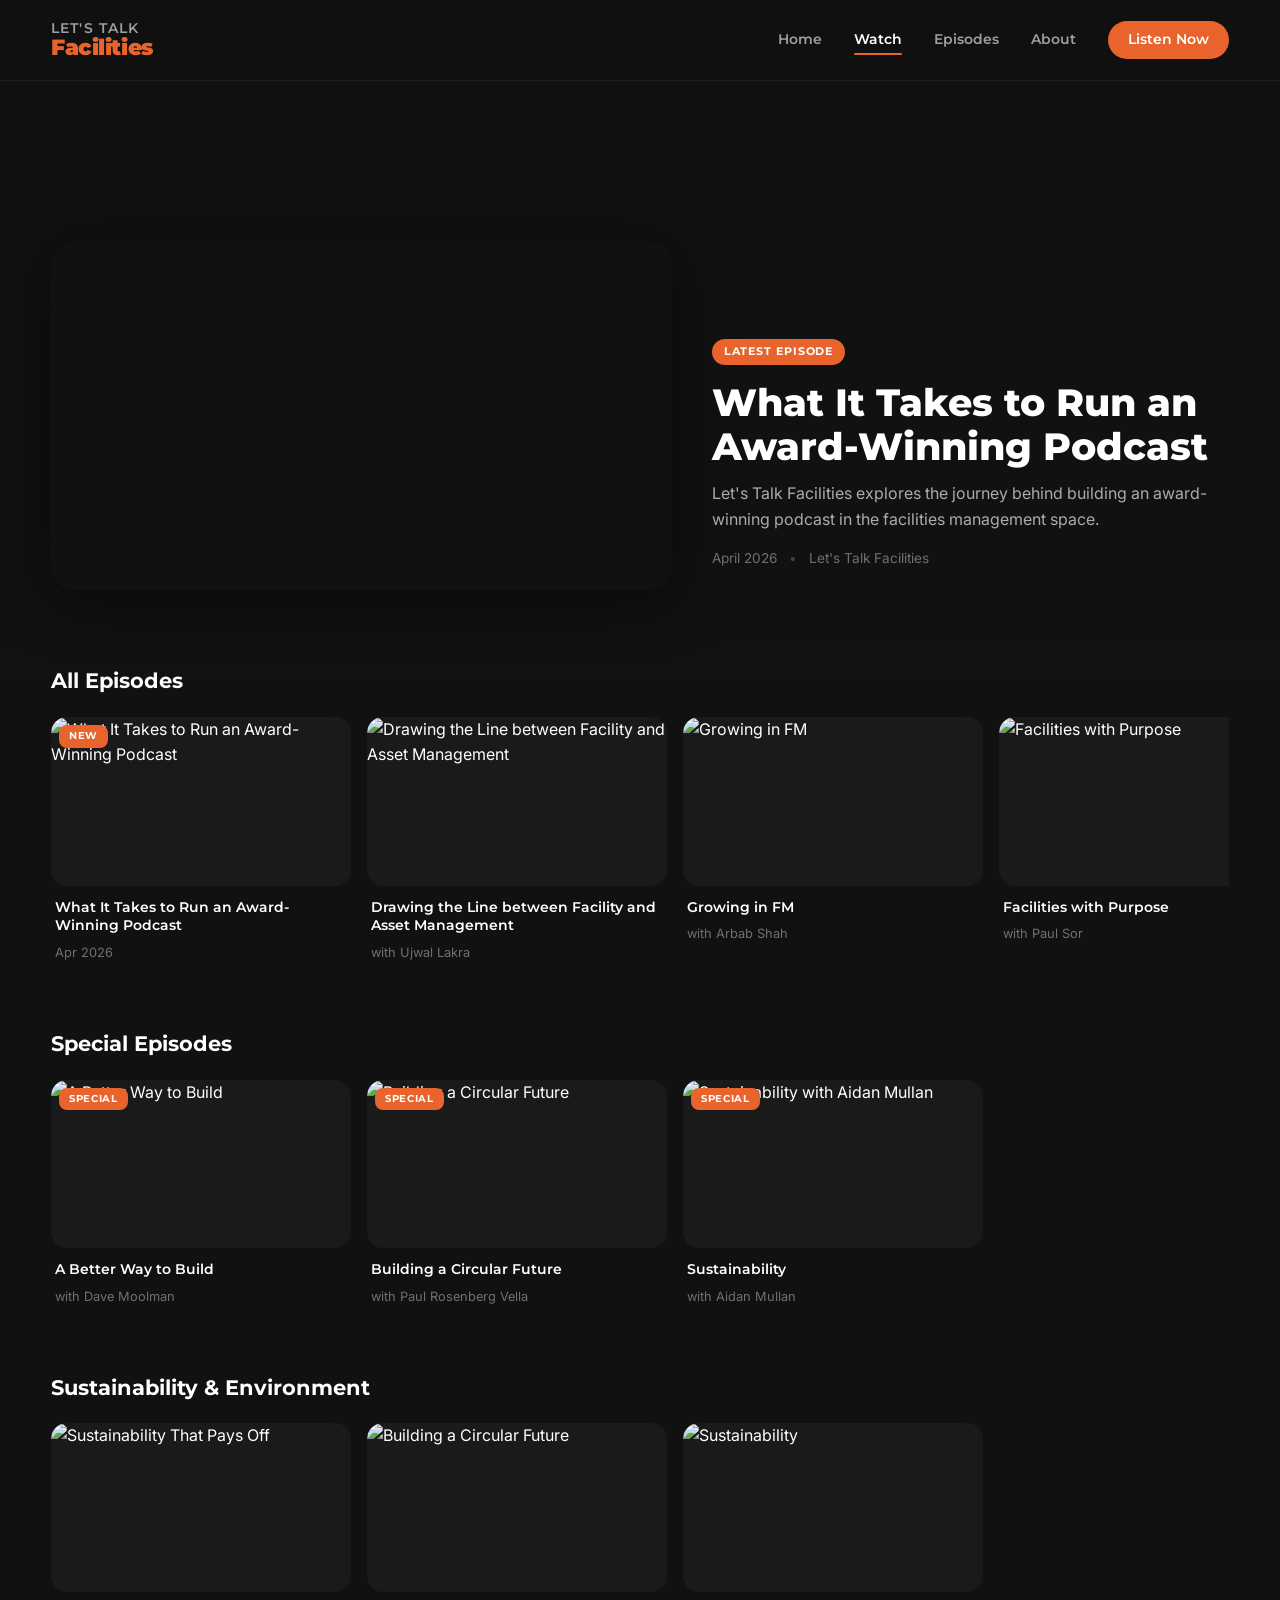
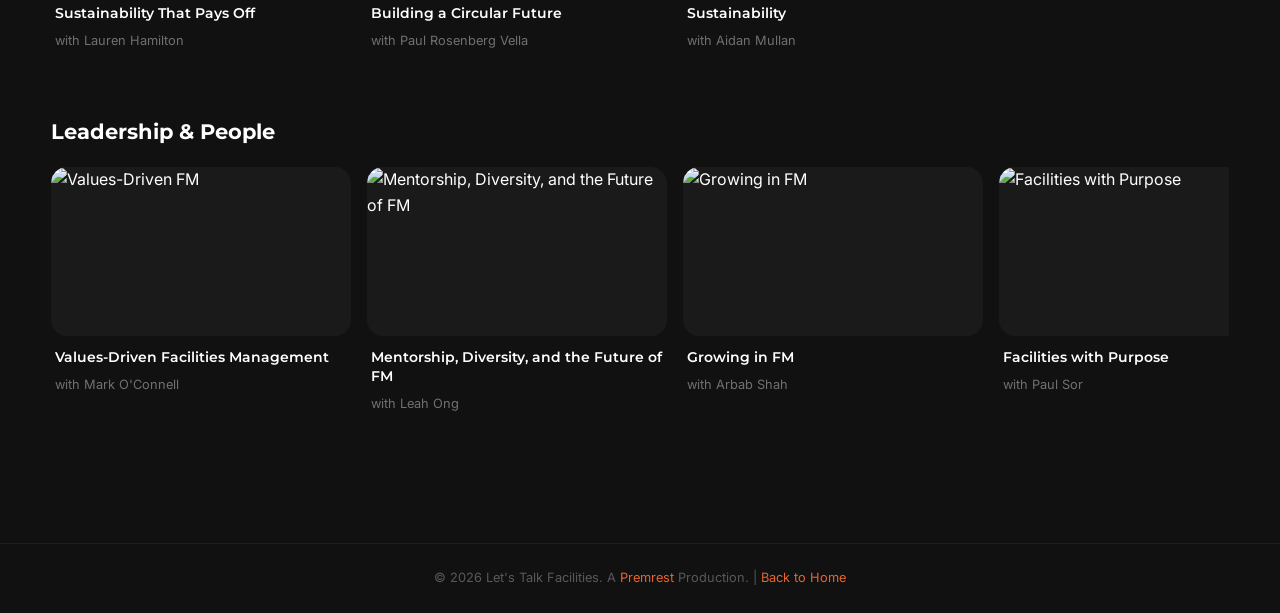
==== watch.html @ f5476ab3 "Build Let's Talk Facilities podcast website Create a standalone video-focused podcast site for Let's" ====
<!DOCTYPE html>
<html lang="en">
<head>
    <meta charset="UTF-8">
    <meta name="viewport" content="width=device-width, initial-scale=1.0">
    <title>Watch | Let's Talk Facilities</title>
    <meta name="description" content="Browse and watch all episodes of Let's Talk Facilities - Australia's #1 FM podcast.">
    <link rel="preconnect" href="https://fonts.googleapis.com">
    <link rel="preconnect" href="https://fonts.gstatic.com" crossorigin>
    <link href="https://fonts.googleapis.com/css2?family=Inter:wght@300;400;500;600;700;800;900&family=Montserrat:wght@400;500;600;700;800;900&display=swap" rel="stylesheet">
    <link rel="stylesheet" href="styles.css">
</head>
<body class="watch-page">

    <!-- Navigation -->
    <nav class="nav nav-dark" id="nav">
        <div class="nav-inner">
            <a href="index.html" class="nav-logo">
                <span class="logo-lets">Let's Talk</span>
                <span class="logo-facilities">Facilities</span>
            </a>
            <div class="nav-links" id="navLinks">
                <a href="index.html" class="nav-link">Home</a>
                <a href="watch.html" class="nav-link active">Watch</a>
                <a href="index.html#episodes" class="nav-link">Episodes</a>
                <a href="index.html#about" class="nav-link">About</a>
                <a href="index.html#listen" class="nav-link cta-link">Listen Now</a>
            </div>
            <button class="nav-toggle" id="navToggle" aria-label="Toggle menu">
                <span></span>
                <span></span>
                <span></span>
            </button>
        </div>
    </nav>

    <!-- Featured / Now Playing -->
    <section class="watch-hero">
        <div class="watch-hero-bg" id="watchHeroBg">
            <img src="https://img.youtube.com/vi/A6l3XkNsIsY/maxresdefault.jpg" alt="" aria-hidden="true">
            <div class="watch-hero-overlay"></div>
        </div>
        <div class="watch-hero-content">
            <div class="watch-hero-player" id="watchPlayer">
                <iframe
                    id="mainPlayer"
                    src="https://www.youtube.com/embed/A6l3XkNsIsY?enablejsapi=1&rel=0&modestbranding=1&autoplay=0"
                    title="Now Playing"
                    frameborder="0"
                    allow="accelerometer; autoplay; clipboard-write; encrypted-media; gyroscope; picture-in-picture"
                    allowfullscreen>
                </iframe>
            </div>
            <div class="watch-hero-info">
                <span class="watch-badge">Latest Episode</span>
                <h1 id="watchTitle">What It Takes to Run an Award-Winning Podcast</h1>
                <p id="watchDesc">Let's Talk Facilities explores the journey behind building an award-winning podcast in the facilities management space.</p>
                <div class="watch-meta">
                    <span class="watch-date">April 2026</span>
                    <span class="watch-divider">&bull;</span>
                    <span class="watch-series">Let's Talk Facilities</span>
                </div>
            </div>
        </div>
    </section>

    <!-- Episode Rows (Netflix style) -->
    <section class="watch-library">

        <!-- All Episodes Row -->
        <div class="watch-row">
            <div class="watch-row-header">
                <h2>All Episodes</h2>
            </div>
            <div class="watch-row-scroll">
                <div class="watch-card" data-video-id="A6l3XkNsIsY" data-title="What It Takes to Run an Award-Winning Podcast" data-desc="Exploring what goes into creating and sustaining an award-winning podcast in the FM industry." data-date="April 2026">
                    <div class="watch-card-thumb">
                        <img src="https://img.youtube.com/vi/A6l3XkNsIsY/mqdefault.jpg" alt="What It Takes to Run an Award-Winning Podcast" loading="lazy">
                        <div class="watch-card-play">
                            <svg width="40" height="40" viewBox="0 0 24 24" fill="currentColor"><path d="M8 5v14l11-7z"/></svg>
                        </div>
                        <span class="watch-card-badge">New</span>
                    </div>
                    <div class="watch-card-info">
                        <h3>What It Takes to Run an Award-Winning Podcast</h3>
                        <span class="watch-card-date">Apr 2026</span>
                    </div>
                </div>
                <div class="watch-card" data-video-id="fpfJYE5dxzc" data-title="Drawing the Line between Facility and Asset Management" data-desc="Ujwal Lakra discusses the critical distinctions between facility management and asset management." data-date="December 2025">
                    <div class="watch-card-thumb">
                        <img src="https://img.youtube.com/vi/fpfJYE5dxzc/mqdefault.jpg" alt="Drawing the Line between Facility and Asset Management" loading="lazy">
                        <div class="watch-card-play">
                            <svg width="40" height="40" viewBox="0 0 24 24" fill="currentColor"><path d="M8 5v14l11-7z"/></svg>
                        </div>
                    </div>
                    <div class="watch-card-info">
                        <h3>Drawing the Line between Facility and Asset Management</h3>
                        <span class="watch-card-meta">with Ujwal Lakra</span>
                    </div>
                </div>
                <div class="watch-card" data-video-id="YlERV0PrMZ0" data-title="Growing in FM" data-desc="Arbab Shah shares insights on career growth in the facilities management industry." data-date="December 2025">
                    <div class="watch-card-thumb">
                        <img src="https://img.youtube.com/vi/YlERV0PrMZ0/mqdefault.jpg" alt="Growing in FM" loading="lazy">
                        <div class="watch-card-play">
                            <svg width="40" height="40" viewBox="0 0 24 24" fill="currentColor"><path d="M8 5v14l11-7z"/></svg>
                        </div>
                    </div>
                    <div class="watch-card-info">
                        <h3>Growing in FM</h3>
                        <span class="watch-card-meta">with Arbab Shah</span>
                    </div>
                </div>
                <div class="watch-card" data-video-id="WSZQSTNCk4Q" data-title="Facilities with Purpose" data-desc="Paul Sor discusses purpose-driven facility management and its impact on communities." data-date="November 2025">
                    <div class="watch-card-thumb">
                        <img src="https://img.youtube.com/vi/WSZQSTNCk4Q/mqdefault.jpg" alt="Facilities with Purpose" loading="lazy">
                        <div class="watch-card-play">
                            <svg width="40" height="40" viewBox="0 0 24 24" fill="currentColor"><path d="M8 5v14l11-7z"/></svg>
                        </div>
                    </div>
                    <div class="watch-card-info">
                        <h3>Facilities with Purpose</h3>
                        <span class="watch-card-meta">with Paul Sor</span>
                    </div>
                </div>
                <div class="watch-card" data-video-id="V7JBFtjz7Ao" data-title="Sustainability That Pays Off" data-desc="Lauren Hamilton explains how sustainability initiatives can deliver real financial returns." data-date="October 2025">
                    <div class="watch-card-thumb">
                        <img src="https://img.youtube.com/vi/V7JBFtjz7Ao/mqdefault.jpg" alt="Sustainability That Pays Off" loading="lazy">
                        <div class="watch-card-play">
                            <svg width="40" height="40" viewBox="0 0 24 24" fill="currentColor"><path d="M8 5v14l11-7z"/></svg>
                        </div>
                    </div>
                    <div class="watch-card-info">
                        <h3>Sustainability That Pays Off</h3>
                        <span class="watch-card-meta">with Lauren Hamilton</span>
                    </div>
                </div>
                <div class="watch-card" data-video-id="N1QQ2NglWys" data-title="Designing Workplace Strategy" data-desc="Dr Agustin Chevez shares his approach to workplace strategy and design thinking in FM." data-date="October 2025">
                    <div class="watch-card-thumb">
                        <img src="https://img.youtube.com/vi/N1QQ2NglWys/mqdefault.jpg" alt="Designing Workplace Strategy" loading="lazy">
                        <div class="watch-card-play">
                            <svg width="40" height="40" viewBox="0 0 24 24" fill="currentColor"><path d="M8 5v14l11-7z"/></svg>
                        </div>
                    </div>
                    <div class="watch-card-info">
                        <h3>Designing Workplace Strategy</h3>
                        <span class="watch-card-meta">with Dr Agustin Chevez</span>
                    </div>
                </div>
                <div class="watch-card" data-video-id="NbVuBMmE1Wo" data-title="Why Emergency Management Matters for Facility Managers" data-desc="Gaurav Bhalla breaks down why emergency preparedness is crucial for every facility manager." data-date="September 2025">
                    <div class="watch-card-thumb">
                        <img src="https://img.youtube.com/vi/NbVuBMmE1Wo/mqdefault.jpg" alt="Why Emergency Management Matters" loading="lazy">
                        <div class="watch-card-play">
                            <svg width="40" height="40" viewBox="0 0 24 24" fill="currentColor"><path d="M8 5v14l11-7z"/></svg>
                        </div>
                    </div>
                    <div class="watch-card-info">
                        <h3>Why Emergency Management Matters for FM</h3>
                        <span class="watch-card-meta">with Gaurav Bhalla</span>
                    </div>
                </div>
                <div class="watch-card" data-video-id="qMGd9rqCoIM" data-title="Values-Driven Facilities Management" data-desc="Mark O'Connell shares how values shape the way we manage facilities and lead teams." data-date="September 2025">
                    <div class="watch-card-thumb">
                        <img src="https://img.youtube.com/vi/qMGd9rqCoIM/mqdefault.jpg" alt="Values-Driven FM" loading="lazy">
                        <div class="watch-card-play">
                            <svg width="40" height="40" viewBox="0 0 24 24" fill="currentColor"><path d="M8 5v14l11-7z"/></svg>
                        </div>
                    </div>
                    <div class="watch-card-info">
                        <h3>Values-Driven Facilities Management</h3>
                        <span class="watch-card-meta">with Mark O'Connell</span>
                    </div>
                </div>
                <div class="watch-card" data-video-id="QXelsqxoLrw" data-title="Mentorship, Diversity, and the Future of FM" data-desc="Leah Ong discusses the importance of mentorship and diversity in facilities management." data-date="August 2025">
                    <div class="watch-card-thumb">
                        <img src="https://img.youtube.com/vi/QXelsqxoLrw/mqdefault.jpg" alt="Mentorship, Diversity, and the Future of FM" loading="lazy">
                        <div class="watch-card-play">
                            <svg width="40" height="40" viewBox="0 0 24 24" fill="currentColor"><path d="M8 5v14l11-7z"/></svg>
                        </div>
                    </div>
                    <div class="watch-card-info">
                        <h3>Mentorship, Diversity, and the Future of FM</h3>
                        <span class="watch-card-meta">with Leah Ong</span>
                    </div>
                </div>
                <div class="watch-card" data-video-id="J_TI1f3caz8" data-title="Facility Management is Changing" data-desc="Duncan Waddell explores the evolving landscape of facility management in Australia." data-date="August 2025">
                    <div class="watch-card-thumb">
                        <img src="https://img.youtube.com/vi/J_TI1f3caz8/mqdefault.jpg" alt="Facility Management is Changing" loading="lazy">
                        <div class="watch-card-play">
                            <svg width="40" height="40" viewBox="0 0 24 24" fill="currentColor"><path d="M8 5v14l11-7z"/></svg>
                        </div>
                    </div>
                    <div class="watch-card-info">
                        <h3>Facility Management is Changing</h3>
                        <span class="watch-card-meta">with Duncan Waddell</span>
                    </div>
                </div>
            </div>
        </div>

        <!-- Special Episodes Row -->
        <div class="watch-row">
            <div class="watch-row-header">
                <h2>Special Episodes</h2>
            </div>
            <div class="watch-row-scroll">
                <div class="watch-card" data-video-id="L36MOxBUJRk" data-title="A Better Way to Build" data-desc="Dave Moolman shares innovative approaches to construction and building management." data-date="November 2025">
                    <div class="watch-card-thumb">
                        <img src="https://img.youtube.com/vi/L36MOxBUJRk/mqdefault.jpg" alt="A Better Way to Build" loading="lazy">
                        <div class="watch-card-play">
                            <svg width="40" height="40" viewBox="0 0 24 24" fill="currentColor"><path d="M8 5v14l11-7z"/></svg>
                        </div>
                        <span class="watch-card-badge">Special</span>
                    </div>
                    <div class="watch-card-info">
                        <h3>A Better Way to Build</h3>
                        <span class="watch-card-meta">with Dave Moolman</span>
                    </div>
                </div>
                <div class="watch-card" data-video-id="-2XgtIDePPQ" data-title="Building a Circular Future" data-desc="Paul Rosenberg Vella discusses circular economy principles in facilities management." data-date="September 2025">
                    <div class="watch-card-thumb">
                        <img src="https://img.youtube.com/vi/-2XgtIDePPQ/mqdefault.jpg" alt="Building a Circular Future" loading="lazy">
                        <div class="watch-card-play">
                            <svg width="40" height="40" viewBox="0 0 24 24" fill="currentColor"><path d="M8 5v14l11-7z"/></svg>
                        </div>
                        <span class="watch-card-badge">Special</span>
                    </div>
                    <div class="watch-card-info">
                        <h3>Building a Circular Future</h3>
                        <span class="watch-card-meta">with Paul Rosenberg Vella</span>
                    </div>
                </div>
                <div class="watch-card" data-video-id="yEInKKIdWds" data-title="Sustainability with Aidan Mullan" data-desc="Aidan Mullan dives deep into practical sustainability strategies for facility managers." data-date="August 2025">
                    <div class="watch-card-thumb">
                        <img src="https://img.youtube.com/vi/yEInKKIdWds/mqdefault.jpg" alt="Sustainability with Aidan Mullan" loading="lazy">
                        <div class="watch-card-play">
                            <svg width="40" height="40" viewBox="0 0 24 24" fill="currentColor"><path d="M8 5v14l11-7z"/></svg>
                        </div>
                        <span class="watch-card-badge">Special</span>
                    </div>
                    <div class="watch-card-info">
                        <h3>Sustainability</h3>
                        <span class="watch-card-meta">with Aidan Mullan</span>
                    </div>
                </div>
            </div>
        </div>

        <!-- Topics Row: Sustainability -->
        <div class="watch-row">
            <div class="watch-row-header">
                <h2>Sustainability &amp; Environment</h2>
            </div>
            <div class="watch-row-scroll">
                <div class="watch-card" data-video-id="V7JBFtjz7Ao" data-title="Sustainability That Pays Off" data-desc="Lauren Hamilton explains how sustainability initiatives can deliver real financial returns." data-date="October 2025">
                    <div class="watch-card-thumb">
                        <img src="https://img.youtube.com/vi/V7JBFtjz7Ao/mqdefault.jpg" alt="Sustainability That Pays Off" loading="lazy">
                        <div class="watch-card-play">
                            <svg width="40" height="40" viewBox="0 0 24 24" fill="currentColor"><path d="M8 5v14l11-7z"/></svg>
                        </div>
                    </div>
                    <div class="watch-card-info">
                        <h3>Sustainability That Pays Off</h3>
                        <span class="watch-card-meta">with Lauren Hamilton</span>
                    </div>
                </div>
                <div class="watch-card" data-video-id="-2XgtIDePPQ" data-title="Building a Circular Future" data-desc="Paul Rosenberg Vella discusses circular economy principles in facilities management." data-date="September 2025">
                    <div class="watch-card-thumb">
                        <img src="https://img.youtube.com/vi/-2XgtIDePPQ/mqdefault.jpg" alt="Building a Circular Future" loading="lazy">
                        <div class="watch-card-play">
                            <svg width="40" height="40" viewBox="0 0 24 24" fill="currentColor"><path d="M8 5v14l11-7z"/></svg>
                        </div>
                    </div>
                    <div class="watch-card-info">
                        <h3>Building a Circular Future</h3>
                        <span class="watch-card-meta">with Paul Rosenberg Vella</span>
                    </div>
                </div>
                <div class="watch-card" data-video-id="yEInKKIdWds" data-title="Sustainability with Aidan Mullan" data-desc="Aidan Mullan dives deep into practical sustainability strategies for facility managers." data-date="August 2025">
                    <div class="watch-card-thumb">
                        <img src="https://img.youtube.com/vi/yEInKKIdWds/mqdefault.jpg" alt="Sustainability" loading="lazy">
                        <div class="watch-card-play">
                            <svg width="40" height="40" viewBox="0 0 24 24" fill="currentColor"><path d="M8 5v14l11-7z"/></svg>
                        </div>
                    </div>
                    <div class="watch-card-info">
                        <h3>Sustainability</h3>
                        <span class="watch-card-meta">with Aidan Mullan</span>
                    </div>
                </div>
            </div>
        </div>

        <!-- Leadership & People Row -->
        <div class="watch-row">
            <div class="watch-row-header">
                <h2>Leadership &amp; People</h2>
            </div>
            <div class="watch-row-scroll">
                <div class="watch-card" data-video-id="qMGd9rqCoIM" data-title="Values-Driven Facilities Management" data-desc="Mark O'Connell shares how values shape the way we manage facilities." data-date="September 2025">
                    <div class="watch-card-thumb">
                        <img src="https://img.youtube.com/vi/qMGd9rqCoIM/mqdefault.jpg" alt="Values-Driven FM" loading="lazy">
                        <div class="watch-card-play">
                            <svg width="40" height="40" viewBox="0 0 24 24" fill="currentColor"><path d="M8 5v14l11-7z"/></svg>
                        </div>
                    </div>
                    <div class="watch-card-info">
                        <h3>Values-Driven Facilities Management</h3>
                        <span class="watch-card-meta">with Mark O'Connell</span>
                    </div>
                </div>
                <div class="watch-card" data-video-id="QXelsqxoLrw" data-title="Mentorship, Diversity, and the Future of FM" data-desc="Leah Ong discusses the importance of mentorship and diversity." data-date="August 2025">
                    <div class="watch-card-thumb">
                        <img src="https://img.youtube.com/vi/QXelsqxoLrw/mqdefault.jpg" alt="Mentorship, Diversity, and the Future of FM" loading="lazy">
                        <div class="watch-card-play">
                            <svg width="40" height="40" viewBox="0 0 24 24" fill="currentColor"><path d="M8 5v14l11-7z"/></svg>
                        </div>
                    </div>
                    <div class="watch-card-info">
                        <h3>Mentorship, Diversity, and the Future of FM</h3>
                        <span class="watch-card-meta">with Leah Ong</span>
                    </div>
                </div>
                <div class="watch-card" data-video-id="YlERV0PrMZ0" data-title="Growing in FM" data-desc="Arbab Shah shares insights on career growth in facilities management." data-date="December 2025">
                    <div class="watch-card-thumb">
                        <img src="https://img.youtube.com/vi/YlERV0PrMZ0/mqdefault.jpg" alt="Growing in FM" loading="lazy">
                        <div class="watch-card-play">
                            <svg width="40" height="40" viewBox="0 0 24 24" fill="currentColor"><path d="M8 5v14l11-7z"/></svg>
                        </div>
                    </div>
                    <div class="watch-card-info">
                        <h3>Growing in FM</h3>
                        <span class="watch-card-meta">with Arbab Shah</span>
                    </div>
                </div>
                <div class="watch-card" data-video-id="WSZQSTNCk4Q" data-title="Facilities with Purpose" data-desc="Paul Sor discusses purpose-driven facility management." data-date="November 2025">
                    <div class="watch-card-thumb">
                        <img src="https://img.youtube.com/vi/WSZQSTNCk4Q/mqdefault.jpg" alt="Facilities with Purpose" loading="lazy">
                        <div class="watch-card-play">
                            <svg width="40" height="40" viewBox="0 0 24 24" fill="currentColor"><path d="M8 5v14l11-7z"/></svg>
                        </div>
                    </div>
                    <div class="watch-card-info">
                        <h3>Facilities with Purpose</h3>
                        <span class="watch-card-meta">with Paul Sor</span>
                    </div>
                </div>
            </div>
        </div>

    </section>

    <!-- Footer -->
    <footer class="footer watch-footer">
        <div class="footer-inner">
            <div class="footer-bottom">
                <p>&copy; 2026 Let's Talk Facilities. A <a href="https://www.premrest.com.au" target="_blank" rel="noopener">Premrest</a> Production. | <a href="index.html">Back to Home</a></p>
            </div>
        </div>
    </footer>

    <script src="app.js"></script>
</body>
</html>
---- styles.css ----
/* ============================================
   LET'S TALK FACILITIES
   Brand: Premrest (charcoal + orange)
   Inspiration: laurahiggins.com, boldside.com.au
   ============================================ */

/* --- Custom Properties --- */
:root {
    --color-charcoal: #2d2926;
    --color-charcoal-light: #3d3632;
    --color-orange: #e8642c;
    --color-orange-hover: #d45520;
    --color-orange-light: #fdf0eb;
    --color-orange-glow: rgba(232, 100, 44, 0.15);
    --color-cream: #faf8f5;
    --color-cream-dark: #f2efe9;
    --color-white: #ffffff;
    --color-text: #2d2926;
    --color-text-muted: #6b6561;
    --color-text-light: #9b9691;
    --color-border: #e8e4df;
    --color-dark-bg: #111111;
    --color-dark-card: #1a1a1a;
    --color-dark-card-hover: #222222;

    --font-display: 'Montserrat', sans-serif;
    --font-body: 'Inter', sans-serif;

    --radius-sm: 8px;
    --radius-md: 16px;
    --radius-lg: 24px;
    --radius-xl: 32px;
    --radius-full: 9999px;

    --shadow-sm: 0 1px 3px rgba(0,0,0,0.06);
    --shadow-md: 0 4px 20px rgba(0,0,0,0.08);
    --shadow-lg: 0 8px 40px rgba(0,0,0,0.12);
    --shadow-glow: 0 0 60px rgba(232, 100, 44, 0.2);

    --nav-height: 80px;
    --container-max: 1280px;
    --container-wide: 1440px;
}

/* --- Reset & Base --- */
*, *::before, *::after {
    margin: 0;
    padding: 0;
    box-sizing: border-box;
}

html {
    scroll-behavior: smooth;
    -webkit-font-smoothing: antialiased;
    -moz-osx-font-smoothing: grayscale;
}

body {
    font-family: var(--font-body);
    color: var(--color-text);
    background: var(--color-cream);
    line-height: 1.6;
    overflow-x: hidden;
}

img {
    max-width: 100%;
    height: auto;
    display: block;
}

a {
    color: inherit;
    text-decoration: none;
    transition: color 0.3s ease;
}

/* --- Typography --- */
h1, h2, h3, h4 {
    font-family: var(--font-display);
    font-weight: 800;
    line-height: 1.1;
}

.section-tag {
    font-family: var(--font-display);
    font-size: 0.75rem;
    font-weight: 700;
    text-transform: uppercase;
    letter-spacing: 0.1em;
    color: var(--color-orange);
    margin-bottom: 12px;
}

.section-title {
    font-size: clamp(2rem, 4vw, 3.2rem);
    color: var(--color-charcoal);
    margin-bottom: 16px;
}

.section-desc {
    font-size: 1.1rem;
    color: var(--color-text-muted);
    max-width: 540px;
    margin: 0 auto 40px;
}

.text-accent {
    color: var(--color-orange);
    position: relative;
}

/* Animated underline accent (Boldside-inspired) */
.text-accent::after {
    content: '';
    position: absolute;
    bottom: -2px;
    left: 0;
    width: 100%;
    height: 3px;
    background: var(--color-orange);
    border-radius: 2px;
    transform: scaleX(0);
    transform-origin: right;
    transition: transform 0.5s ease;
}

.animate-on-scroll.is-visible .text-accent::after,
.animate-in.is-visible .text-accent::after {
    transform: scaleX(1);
    transform-origin: left;
}

/* --- Buttons --- */
.btn {
    display: inline-flex;
    align-items: center;
    gap: 8px;
    padding: 14px 32px;
    font-family: var(--font-display);
    font-size: 0.9rem;
    font-weight: 700;
    border-radius: var(--radius-full);
    cursor: pointer;
    transition: all 0.4s ease;
    border: 2px solid transparent;
    text-transform: uppercase;
    letter-spacing: 0.04em;
}

.btn-primary {
    background: var(--color-orange);
    color: var(--color-white);
    border-color: var(--color-orange);
}

.btn-primary:hover {
    background: var(--color-orange-hover);
    border-color: var(--color-orange-hover);
    transform: translateY(-2px);
    box-shadow: var(--shadow-glow);
}

.btn-secondary {
    background: transparent;
    color: var(--color-charcoal);
    border-color: var(--color-charcoal);
}

.btn-secondary:hover {
    background: var(--color-charcoal);
    color: var(--color-white);
    transform: translateY(-2px);
}

.btn-outline {
    display: inline-flex;
    align-items: center;
    gap: 8px;
    padding: 12px 28px;
    font-family: var(--font-display);
    font-size: 0.85rem;
    font-weight: 700;
    border-radius: var(--radius-full);
    border: 2px solid var(--color-orange);
    color: var(--color-orange);
    background: transparent;
    cursor: pointer;
    transition: all 0.3s ease;
    text-transform: uppercase;
    letter-spacing: 0.04em;
}

.btn-outline:hover {
    background: var(--color-orange);
    color: var(--color-white);
}

/* --- Navigation --- */
.nav {
    position: fixed;
    top: 0;
    left: 0;
    right: 0;
    z-index: 1000;
    background: rgba(250, 248, 245, 0.85);
    backdrop-filter: blur(20px);
    -webkit-backdrop-filter: blur(20px);
    border-bottom: 1px solid rgba(232, 228, 223, 0.5);
    transition: all 0.4s ease;
}

.nav.scrolled {
    background: rgba(250, 248, 245, 0.95);
    box-shadow: var(--shadow-sm);
}

.nav-dark {
    background: rgba(17, 17, 17, 0.9);
    border-bottom: 1px solid rgba(255, 255, 255, 0.06);
}

.nav-dark.scrolled {
    background: rgba(17, 17, 17, 0.97);
}

.nav-inner {
    max-width: var(--container-wide);
    margin: 0 auto;
    padding: 0 clamp(20px, 4vw, 60px);
    height: var(--nav-height);
    display: flex;
    align-items: center;
    justify-content: space-between;
}

.nav-logo {
    display: flex;
    flex-direction: column;
    gap: 0;
    line-height: 1;
}

.logo-lets {
    font-family: var(--font-display);
    font-weight: 600;
    font-size: 0.85rem;
    text-transform: uppercase;
    letter-spacing: 0.08em;
    color: var(--color-text-muted);
}

.logo-facilities {
    font-family: var(--font-display);
    font-weight: 900;
    font-size: 1.4rem;
    color: var(--color-orange);
    letter-spacing: -0.02em;
    line-height: 1;
}

.nav-dark .logo-lets {
    color: rgba(255, 255, 255, 0.6);
}

.nav-dark .logo-facilities {
    color: var(--color-orange);
}

.nav-links {
    display: flex;
    align-items: center;
    gap: 32px;
}

.nav-link {
    font-family: var(--font-display);
    font-size: 0.85rem;
    font-weight: 600;
    color: var(--color-text-muted);
    transition: color 0.3s ease;
    position: relative;
}

.nav-link::after {
    content: '';
    position: absolute;
    bottom: -4px;
    left: 0;
    width: 0;
    height: 2px;
    background: var(--color-orange);
    border-radius: 1px;
    transition: width 0.3s ease;
}

.nav-link:hover,
.nav-link.active {
    color: var(--color-charcoal);
}

.nav-link:hover::after,
.nav-link.active::after {
    width: 100%;
}

.nav-dark .nav-link {
    color: rgba(255, 255, 255, 0.6);
}

.nav-dark .nav-link:hover,
.nav-dark .nav-link.active {
    color: var(--color-white);
}

.cta-link {
    background: var(--color-orange);
    color: var(--color-white) !important;
    padding: 8px 20px;
    border-radius: var(--radius-full);
}

.cta-link::after {
    display: none;
}

.cta-link:hover {
    background: var(--color-orange-hover);
}

/* Hamburger */
.nav-toggle {
    display: none;
    flex-direction: column;
    gap: 5px;
    background: none;
    border: none;
    cursor: pointer;
    padding: 8px;
}

.nav-toggle span {
    width: 24px;
    height: 2px;
    background: var(--color-charcoal);
    border-radius: 2px;
    transition: all 0.3s ease;
}

.nav-dark .nav-toggle span {
    background: var(--color-white);
}

.nav-toggle.open span:nth-child(1) {
    transform: rotate(45deg) translate(5px, 5px);
}

.nav-toggle.open span:nth-child(2) {
    opacity: 0;
}

.nav-toggle.open span:nth-child(3) {
    transform: rotate(-45deg) translate(5px, -5px);
}

/* --- Hero Section --- */
.hero {
    position: relative;
    min-height: 100vh;
    display: flex;
    align-items: center;
    padding: calc(var(--nav-height) + 40px) clamp(20px, 4vw, 60px) 60px;
    overflow: hidden;
}

.hero-bg {
    position: absolute;
    inset: 0;
    z-index: 0;
}

.hero-gradient {
    position: absolute;
    inset: 0;
    background: linear-gradient(
        160deg,
        var(--color-cream) 0%,
        var(--color-orange-light) 30%,
        var(--color-cream) 60%,
        var(--color-cream-dark) 100%
    );
}

.hero-pattern {
    position: absolute;
    inset: 0;
    opacity: 0.03;
    background-image: radial-gradient(var(--color-charcoal) 1px, transparent 1px);
    background-size: 30px 30px;
}

.hero-content {
    position: relative;
    z-index: 1;
    flex: 1;
    max-width: 600px;
}

.hero-badge {
    display: inline-flex;
    align-items: center;
    gap: 8px;
    padding: 8px 16px;
    background: var(--color-white);
    border-radius: var(--radius-full);
    font-family: var(--font-display);
    font-size: 0.75rem;
    font-weight: 700;
    text-transform: uppercase;
    letter-spacing: 0.08em;
    color: var(--color-charcoal);
    box-shadow: var(--shadow-sm);
    margin-bottom: 24px;
}

.badge-dot {
    width: 8px;
    height: 8px;
    background: var(--color-orange);
    border-radius: 50%;
    animation: pulse 2s infinite;
}

@keyframes pulse {
    0%, 100% { opacity: 1; transform: scale(1); }
    50% { opacity: 0.5; transform: scale(1.2); }
}

.hero-title {
    margin-bottom: 24px;
}

.title-line-1 {
    display: block;
    font-size: clamp(2.5rem, 6vw, 4.5rem);
    font-weight: 600;
    color: var(--color-charcoal);
}

.title-line-2 {
    display: block;
    font-size: clamp(3rem, 7vw, 5.5rem);
    font-weight: 900;
    color: var(--color-orange);
    letter-spacing: -0.03em;
}

.hero-subtitle {
    font-size: clamp(1rem, 1.5vw, 1.2rem);
    color: var(--color-text-muted);
    line-height: 1.7;
    margin-bottom: 32px;
    max-width: 480px;
}

.hero-actions {
    display: flex;
    gap: 16px;
    flex-wrap: wrap;
    margin-bottom: 48px;
}

.hero-stats {
    display: flex;
    align-items: center;
    gap: 24px;
}

.stat {
    display: flex;
    flex-direction: column;
}

.stat-number {
    font-family: var(--font-display);
    font-size: 1.8rem;
    font-weight: 900;
    color: var(--color-charcoal);
}

.stat-label {
    font-size: 0.8rem;
    color: var(--color-text-muted);
    font-weight: 500;
}

.stat-divider {
    width: 1px;
    height: 40px;
    background: var(--color-border);
}

/* Hero Video Card */
.hero-visual {
    position: relative;
    z-index: 1;
    flex: 1;
    display: flex;
    justify-content: center;
    align-items: center;
    padding-left: 40px;
}

.hero-video-card {
    position: relative;
    width: 100%;
    max-width: 560px;
    border-radius: var(--radius-xl);
    overflow: hidden;
    box-shadow: var(--shadow-lg);
}

.video-card-glow {
    position: absolute;
    inset: -20px;
    background: radial-gradient(ellipse at center, var(--color-orange-glow) 0%, transparent 70%);
    z-index: -1;
    filter: blur(40px);
}

.hero-video-card iframe {
    width: 100%;
    aspect-ratio: 16/9;
    display: block;
    border-radius: var(--radius-xl);
}

/* --- Vertical Video Carousel (Shorts-style) --- */
.shorts-section {
    padding: 80px 0;
    text-align: center;
    overflow: hidden;
}

.section-header {
    padding: 0 clamp(20px, 4vw, 60px);
    margin-bottom: 40px;
}

.carousel-container {
    position: relative;
    padding: 0 clamp(20px, 4vw, 60px);
}

.shorts-carousel {
    display: flex;
    gap: 20px;
    overflow-x: auto;
    scroll-snap-type: x mandatory;
    scroll-behavior: smooth;
    -webkit-overflow-scrolling: touch;
    padding: 20px 10px;
    scrollbar-width: none;
}

.shorts-carousel::-webkit-scrollbar {
    display: none;
}

.short-card {
    flex: 0 0 280px;
    scroll-snap-align: center;
    cursor: pointer;
    transition: transform 0.4s ease, opacity 0.4s ease;
}

.short-card:hover {
    transform: translateY(-4px);
}

.short-video-wrapper {
    position: relative;
    width: 280px;
    height: 498px;
    border-radius: var(--radius-xl);
    overflow: hidden;
    background: var(--color-charcoal);
    box-shadow: var(--shadow-md);
    transition: box-shadow 0.4s ease;
}

.short-card:hover .short-video-wrapper {
    box-shadow: var(--shadow-lg), var(--shadow-glow);
}

.short-card.is-active .short-video-wrapper {
    box-shadow: 0 0 0 3px var(--color-orange), var(--shadow-lg);
}

.short-thumbnail {
    width: 100%;
    height: 100%;
    object-fit: cover;
    transition: transform 0.5s ease, opacity 0.3s ease;
}

.short-card:hover .short-thumbnail {
    transform: scale(1.05);
}

.short-card.is-playing .short-thumbnail {
    opacity: 0;
    pointer-events: none;
}

.short-play-overlay {
    position: absolute;
    inset: 0;
    display: flex;
    align-items: center;
    justify-content: center;
    background: linear-gradient(0deg, rgba(0,0,0,0.6) 0%, transparent 40%, transparent 60%, rgba(0,0,0,0.3) 100%);
    transition: opacity 0.3s ease;
    z-index: 2;
}

.short-card.is-playing .short-play-overlay {
    opacity: 0;
    pointer-events: none;
}

.play-btn-circle {
    width: 64px;
    height: 64px;
    background: rgba(255, 255, 255, 0.95);
    border-radius: 50%;
    display: flex;
    align-items: center;
    justify-content: center;
    color: var(--color-orange);
    transition: transform 0.3s ease, background 0.3s ease;
}

.short-card:hover .play-btn-circle {
    transform: scale(1.1);
    background: var(--color-orange);
    color: var(--color-white);
}

.short-iframe-container {
    position: absolute;
    inset: 0;
    z-index: 1;
    border-radius: var(--radius-xl);
    overflow: hidden;
}

.short-iframe-container iframe {
    width: 100%;
    height: 100%;
    border: none;
}

.short-info {
    padding: 16px 4px;
    text-align: left;
}

.short-info h3 {
    font-family: var(--font-display);
    font-size: 0.95rem;
    font-weight: 700;
    color: var(--color-charcoal);
    line-height: 1.3;
    margin-bottom: 4px;
}

.short-guest {
    font-size: 0.8rem;
    color: var(--color-text-muted);
    font-weight: 500;
}

.short-date {
    font-size: 0.8rem;
    color: var(--color-orange);
    font-weight: 600;
}

.short-badge {
    display: inline-block;
    padding: 3px 10px;
    background: var(--color-orange);
    color: var(--color-white);
    font-size: 0.7rem;
    font-weight: 700;
    border-radius: var(--radius-full);
    text-transform: uppercase;
    letter-spacing: 0.06em;
    margin-bottom: 6px;
}

/* Carousel Arrows */
.carousel-arrow {
    position: absolute;
    top: 50%;
    transform: translateY(-70%);
    width: 48px;
    height: 48px;
    border-radius: 50%;
    background: var(--color-white);
    border: 1px solid var(--color-border);
    color: var(--color-charcoal);
    display: flex;
    align-items: center;
    justify-content: center;
    cursor: pointer;
    z-index: 10;
    transition: all 0.3s ease;
    box-shadow: var(--shadow-md);
}

.carousel-arrow:hover {
    background: var(--color-orange);
    color: var(--color-white);
    border-color: var(--color-orange);
}

.carousel-arrow-left {
    left: clamp(4px, 2vw, 24px);
}

.carousel-arrow-right {
    right: clamp(4px, 2vw, 24px);
}

/* Carousel Dots */
.carousel-dots {
    display: flex;
    justify-content: center;
    gap: 8px;
    padding: 24px 0 0;
}

.carousel-dot {
    width: 8px;
    height: 8px;
    border-radius: 50%;
    background: var(--color-border);
    border: none;
    cursor: pointer;
    transition: all 0.3s ease;
}

.carousel-dot.active {
    background: var(--color-orange);
    width: 24px;
    border-radius: 4px;
}

/* --- About Section --- */
.about-section {
    padding: 100px clamp(20px, 4vw, 60px);
    background: var(--color-white);
}

.about-inner {
    max-width: var(--container-max);
    margin: 0 auto;
    display: grid;
    grid-template-columns: 1fr 1fr;
    gap: 60px;
    align-items: center;
}

.about-content p {
    font-size: 1.05rem;
    color: var(--color-text-muted);
    line-height: 1.8;
    margin-bottom: 16px;
}

.about-features {
    margin-top: 32px;
    display: flex;
    flex-direction: column;
    gap: 20px;
}

.feature {
    display: flex;
    gap: 16px;
    align-items: flex-start;
}

.feature-icon {
    flex-shrink: 0;
    width: 44px;
    height: 44px;
    background: var(--color-orange-light);
    border-radius: var(--radius-md);
    display: flex;
    align-items: center;
    justify-content: center;
    color: var(--color-orange);
}

.feature strong {
    display: block;
    font-family: var(--font-display);
    font-size: 0.95rem;
    font-weight: 700;
    color: var(--color-charcoal);
    margin-bottom: 2px;
}

.feature span {
    font-size: 0.85rem;
    color: var(--color-text-muted);
}

/* About Image Grid */
.about-visual {
    position: relative;
}

.about-image-grid {
    display: grid;
    grid-template-columns: 1fr 1fr;
    grid-template-rows: 1fr 1fr;
    gap: 16px;
    max-width: 480px;
    margin: 0 auto;
}

.about-img-card {
    border-radius: var(--radius-lg);
    overflow: hidden;
    box-shadow: var(--shadow-md);
    transition: transform 0.4s ease;
}

.about-img-card:hover {
    transform: scale(1.03);
}

.about-img-card img {
    width: 100%;
    height: 100%;
    object-fit: cover;
}

.about-img-1 {
    grid-row: 1 / 3;
    min-height: 300px;
}

.about-img-2 {
    min-height: 140px;
}

.about-img-3 {
    min-height: 140px;
}

/* --- Listen / Subscribe Section --- */
.listen-section {
    padding: 100px clamp(20px, 4vw, 60px);
    text-align: center;
    background: var(--color-cream);
    position: relative;
    overflow: hidden;
}

.listen-section::before {
    content: '';
    position: absolute;
    top: -100px;
    left: 50%;
    transform: translateX(-50%);
    width: 600px;
    height: 600px;
    background: radial-gradient(circle, var(--color-orange-glow) 0%, transparent 60%);
    pointer-events: none;
}

.listen-inner {
    position: relative;
    max-width: 800px;
    margin: 0 auto;
}

.platform-grid {
    display: grid;
    grid-template-columns: repeat(auto-fit, minmax(160px, 1fr));
    gap: 16px;
    max-width: 720px;
    margin: 0 auto;
}

.platform-card {
    display: flex;
    flex-direction: column;
    align-items: center;
    gap: 12px;
    padding: 32px 20px;
    background: var(--color-white);
    border-radius: var(--radius-lg);
    border: 1px solid var(--color-border);
    transition: all 0.3s ease;
    color: var(--color-charcoal);
}

.platform-card:hover {
    transform: translateY(-4px);
    box-shadow: var(--shadow-md);
    border-color: var(--color-orange);
    color: var(--color-orange);
}

.platform-card span {
    font-family: var(--font-display);
    font-weight: 700;
    font-size: 0.9rem;
}

/* --- Sponsor Section --- */
.sponsor-section {
    padding: 80px clamp(20px, 4vw, 60px);
    background: var(--color-charcoal);
    text-align: center;
}

.sponsor-inner {
    max-width: 640px;
    margin: 0 auto;
}

.sponsor-label {
    display: block;
    font-family: var(--font-display);
    font-size: 0.75rem;
    font-weight: 700;
    text-transform: uppercase;
    letter-spacing: 0.12em;
    color: rgba(255, 255, 255, 0.4);
    margin-bottom: 24px;
}

.sponsor-logo-link {
    display: inline-block;
    margin-bottom: 20px;
    transition: opacity 0.3s ease;
}

.sponsor-logo-link:hover {
    opacity: 0.8;
}

.sponsor-logo {
    height: 48px;
    width: auto;
    margin: 0 auto;
    filter: brightness(0) invert(1);
}

.sponsor-desc {
    font-size: 1rem;
    color: rgba(255, 255, 255, 0.6);
    line-height: 1.7;
    margin-bottom: 24px;
}

/* --- Footer --- */
.footer {
    background: var(--color-charcoal-light);
    padding: 60px clamp(20px, 4vw, 60px) 30px;
    color: rgba(255, 255, 255, 0.6);
}

.footer-inner {
    max-width: var(--container-max);
    margin: 0 auto;
}

.footer-top {
    display: flex;
    justify-content: space-between;
    gap: 60px;
    padding-bottom: 40px;
    border-bottom: 1px solid rgba(255, 255, 255, 0.08);
    margin-bottom: 24px;
}

.footer-brand p {
    margin-top: 12px;
    font-size: 0.85rem;
}

.footer-logo-text .logo-lets {
    color: rgba(255, 255, 255, 0.5);
}

.footer-logo-text .logo-facilities {
    color: var(--color-orange);
}

.footer-links {
    display: flex;
    gap: 60px;
}

.footer-col h4 {
    font-family: var(--font-display);
    font-size: 0.8rem;
    font-weight: 700;
    text-transform: uppercase;
    letter-spacing: 0.08em;
    color: rgba(255, 255, 255, 0.3);
    margin-bottom: 16px;
}

.footer-col a {
    display: block;
    font-size: 0.9rem;
    color: rgba(255, 255, 255, 0.6);
    margin-bottom: 8px;
    transition: color 0.3s ease;
}

.footer-col a:hover {
    color: var(--color-orange);
}

.footer-bottom {
    text-align: center;
    font-size: 0.8rem;
}

.footer-bottom a {
    color: var(--color-orange);
}

.footer-bottom a:hover {
    text-decoration: underline;
}

/* ============================================
   WATCH PAGE (Netflix-style)
   ============================================ */

.watch-page {
    background: var(--color-dark-bg);
    color: var(--color-white);
}

/* Watch Hero */
.watch-hero {
    position: relative;
    min-height: 70vh;
    display: flex;
    align-items: flex-end;
    padding: calc(var(--nav-height) + 20px) clamp(20px, 4vw, 60px) 40px;
}

.watch-hero-bg {
    position: absolute;
    inset: 0;
    z-index: 0;
}

.watch-hero-bg img {
    width: 100%;
    height: 100%;
    object-fit: cover;
    filter: blur(20px) brightness(0.3);
    transform: scale(1.1);
}

.watch-hero-overlay {
    position: absolute;
    inset: 0;
    background: linear-gradient(
        0deg,
        var(--color-dark-bg) 0%,
        rgba(17, 17, 17, 0.8) 30%,
        rgba(17, 17, 17, 0.4) 60%,
        rgba(17, 17, 17, 0.6) 100%
    );
}

.watch-hero-content {
    position: relative;
    z-index: 1;
    width: 100%;
    max-width: var(--container-wide);
    margin: 0 auto;
    display: grid;
    grid-template-columns: 1.2fr 1fr;
    gap: 40px;
    align-items: end;
}

.watch-hero-player {
    border-radius: var(--radius-lg);
    overflow: hidden;
    box-shadow: 0 8px 60px rgba(0, 0, 0, 0.5);
}

.watch-hero-player iframe {
    width: 100%;
    aspect-ratio: 16/9;
    display: block;
}

.watch-hero-info {
    padding-bottom: 20px;
}

.watch-badge {
    display: inline-block;
    padding: 4px 12px;
    background: var(--color-orange);
    color: var(--color-white);
    font-family: var(--font-display);
    font-size: 0.7rem;
    font-weight: 700;
    text-transform: uppercase;
    letter-spacing: 0.08em;
    border-radius: var(--radius-full);
    margin-bottom: 16px;
}

.watch-hero-info h1 {
    font-size: clamp(1.5rem, 3vw, 2.4rem);
    font-weight: 800;
    margin-bottom: 12px;
    line-height: 1.15;
}

.watch-hero-info p {
    font-size: 1rem;
    color: rgba(255, 255, 255, 0.65);
    line-height: 1.6;
    margin-bottom: 16px;
}

.watch-meta {
    display: flex;
    align-items: center;
    gap: 12px;
    font-size: 0.85rem;
    color: rgba(255, 255, 255, 0.4);
}

.watch-divider {
    color: rgba(255, 255, 255, 0.2);
}

/* Watch Library (Netflix rows) */
.watch-library {
    padding: 40px clamp(20px, 4vw, 60px) 60px;
    max-width: var(--container-wide);
    margin: 0 auto;
}

.watch-row {
    margin-bottom: 48px;
}

.watch-row-header {
    margin-bottom: 16px;
}

.watch-row-header h2 {
    font-size: 1.3rem;
    font-weight: 700;
    color: var(--color-white);
}

.watch-row-scroll {
    display: flex;
    gap: 16px;
    overflow-x: auto;
    scroll-snap-type: x mandatory;
    -webkit-overflow-scrolling: touch;
    padding: 8px 0;
    scrollbar-width: none;
}

.watch-row-scroll::-webkit-scrollbar {
    display: none;
}

/* Watch Cards */
.watch-card {
    flex: 0 0 300px;
    scroll-snap-align: start;
    cursor: pointer;
    transition: transform 0.3s ease;
}

.watch-card:hover {
    transform: scale(1.05);
    z-index: 2;
}

.watch-card-thumb {
    position: relative;
    border-radius: var(--radius-md);
    overflow: hidden;
    aspect-ratio: 16/9;
    background: var(--color-dark-card);
}

.watch-card-thumb img {
    width: 100%;
    height: 100%;
    object-fit: cover;
    transition: transform 0.4s ease;
}

.watch-card:hover .watch-card-thumb img {
    transform: scale(1.08);
}

.watch-card-play {
    position: absolute;
    inset: 0;
    display: flex;
    align-items: center;
    justify-content: center;
    background: rgba(0, 0, 0, 0.3);
    color: var(--color-white);
    opacity: 0;
    transition: opacity 0.3s ease;
}

.watch-card:hover .watch-card-play {
    opacity: 1;
}

.watch-card-badge {
    position: absolute;
    top: 8px;
    left: 8px;
    padding: 3px 10px;
    background: var(--color-orange);
    color: var(--color-white);
    font-family: var(--font-display);
    font-size: 0.65rem;
    font-weight: 700;
    text-transform: uppercase;
    letter-spacing: 0.06em;
    border-radius: var(--radius-sm);
}

.watch-card-info {
    padding: 12px 4px;
}

.watch-card-info h3 {
    font-size: 0.9rem;
    font-weight: 600;
    color: var(--color-white);
    line-height: 1.3;
    margin-bottom: 4px;
    overflow: hidden;
    text-overflow: ellipsis;
    display: -webkit-box;
    -webkit-line-clamp: 2;
    -webkit-box-orient: vertical;
}

.watch-card-date,
.watch-card-meta {
    font-size: 0.8rem;
    color: rgba(255, 255, 255, 0.4);
}

/* Watch Footer */
.watch-footer {
    background: var(--color-dark-bg);
    border-top: 1px solid rgba(255, 255, 255, 0.06);
    padding: 24px clamp(20px, 4vw, 60px);
}

.watch-footer .footer-bottom {
    color: rgba(255, 255, 255, 0.3);
}

.watch-footer .footer-bottom a {
    color: var(--color-orange);
}

/* ============================================
   ANIMATIONS (Laura Higgins / Boldside inspired)
   ============================================ */

/* Fade-in on load */
.animate-in {
    opacity: 0;
    transform: translateY(30px);
    transition: opacity 0.8s ease, transform 0.8s ease;
}

.animate-in.is-visible {
    opacity: 1;
    transform: translateY(0);
}

.animate-in:nth-child(1) { transition-delay: 0.1s; }
.animate-in:nth-child(2) { transition-delay: 0.2s; }
.animate-in:nth-child(3) { transition-delay: 0.3s; }
.animate-in:nth-child(4) { transition-delay: 0.4s; }
.animate-in:nth-child(5) { transition-delay: 0.5s; }
.animate-in:nth-child(6) { transition-delay: 0.6s; }

/* Scroll-triggered */
.animate-on-scroll {
    opacity: 0;
    transform: translateY(40px);
    transition: opacity 0.7s ease, transform 0.7s ease;
}

.animate-on-scroll.is-visible {
    opacity: 1;
    transform: translateY(0);
}

/* ============================================
   RESPONSIVE
   ============================================ */

@media (max-width: 1024px) {
    .hero {
        flex-direction: column;
        min-height: auto;
        padding-top: calc(var(--nav-height) + 40px);
        padding-bottom: 60px;
    }

    .hero-content {
        max-width: 100%;
        text-align: center;
    }

    .hero-subtitle {
        margin-left: auto;
        margin-right: auto;
    }

    .hero-actions {
        justify-content: center;
    }

    .hero-stats {
        justify-content: center;
    }

    .hero-visual {
        padding-left: 0;
        padding-top: 40px;
        width: 100%;
    }

    .hero-video-card {
        max-width: 100%;
    }

    .about-inner {
        grid-template-columns: 1fr;
        gap: 40px;
    }

    .watch-hero-content {
        grid-template-columns: 1fr;
    }

    .watch-hero-info {
        padding-bottom: 0;
    }

    .watch-hero {
        min-height: auto;
        padding-top: calc(var(--nav-height) + 20px);
        padding-bottom: 40px;
    }
}

@media (max-width: 768px) {
    :root {
        --nav-height: 64px;
    }

    .nav-links {
        display: none;
        position: fixed;
        top: var(--nav-height);
        left: 0;
        right: 0;
        bottom: 0;
        background: var(--color-cream);
        flex-direction: column;
        align-items: center;
        justify-content: center;
        gap: 24px;
        z-index: 999;
    }

    .nav-dark .nav-links {
        background: var(--color-dark-bg);
    }

    .nav-links.open {
        display: flex;
    }

    .nav-link {
        font-size: 1.2rem;
    }

    .nav-toggle {
        display: flex;
    }

    .short-card {
        flex: 0 0 240px;
    }

    .short-video-wrapper {
        width: 240px;
        height: 427px;
    }

    .hero-stats {
        flex-wrap: wrap;
        gap: 16px;
    }

    .stat-divider {
        display: none;
    }

    .platform-grid {
        grid-template-columns: repeat(2, 1fr);
    }

    .footer-top {
        flex-direction: column;
        gap: 40px;
    }

    .footer-links {
        flex-wrap: wrap;
        gap: 32px;
    }

    .carousel-arrow {
        width: 36px;
        height: 36px;
    }

    .watch-card {
        flex: 0 0 260px;
    }
}

@media (max-width: 480px) {
    .btn {
        padding: 12px 24px;
        font-size: 0.8rem;
    }

    .hero-actions {
        flex-direction: column;
        align-items: center;
    }

    .short-card {
        flex: 0 0 200px;
    }

    .short-video-wrapper {
        width: 200px;
        height: 356px;
    }

    .platform-grid {
        grid-template-columns: 1fr 1fr;
        gap: 12px;
    }

    .platform-card {
        padding: 24px 12px;
    }

    .watch-card {
        flex: 0 0 220px;
    }
}
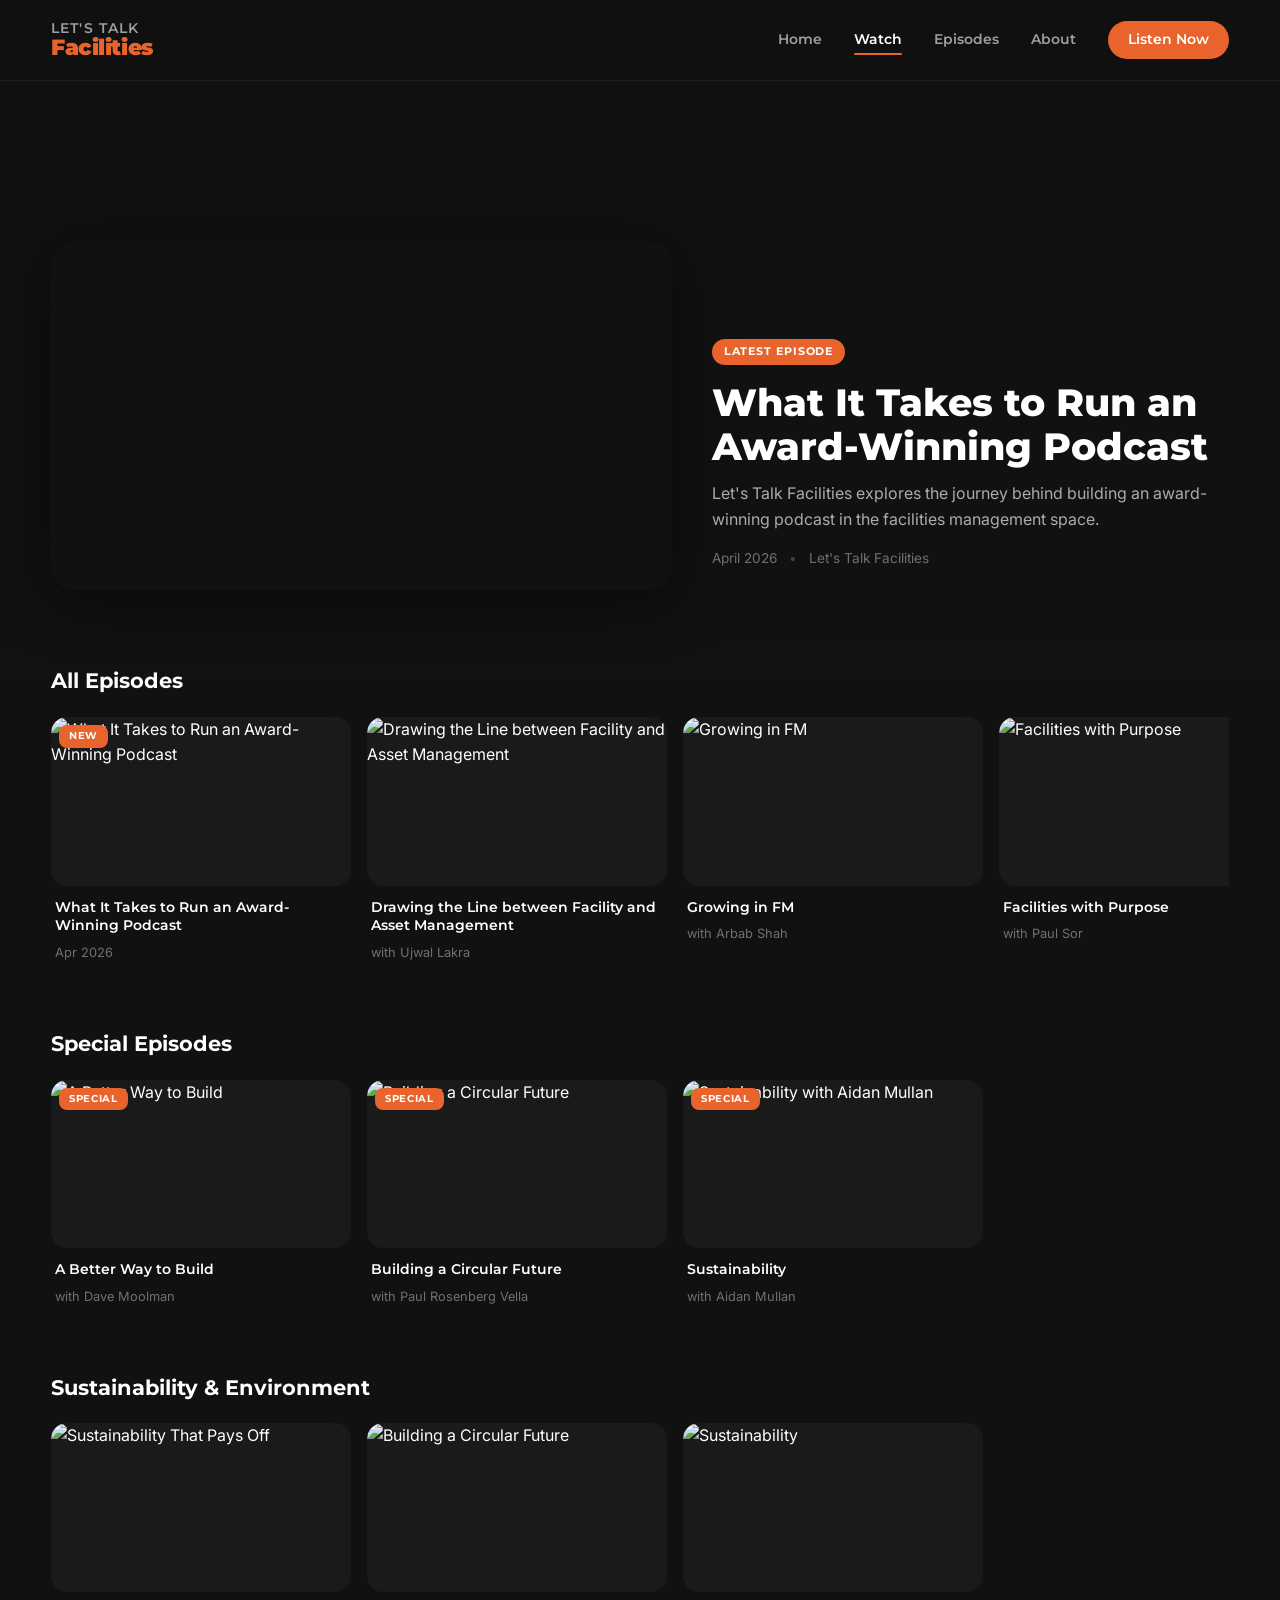
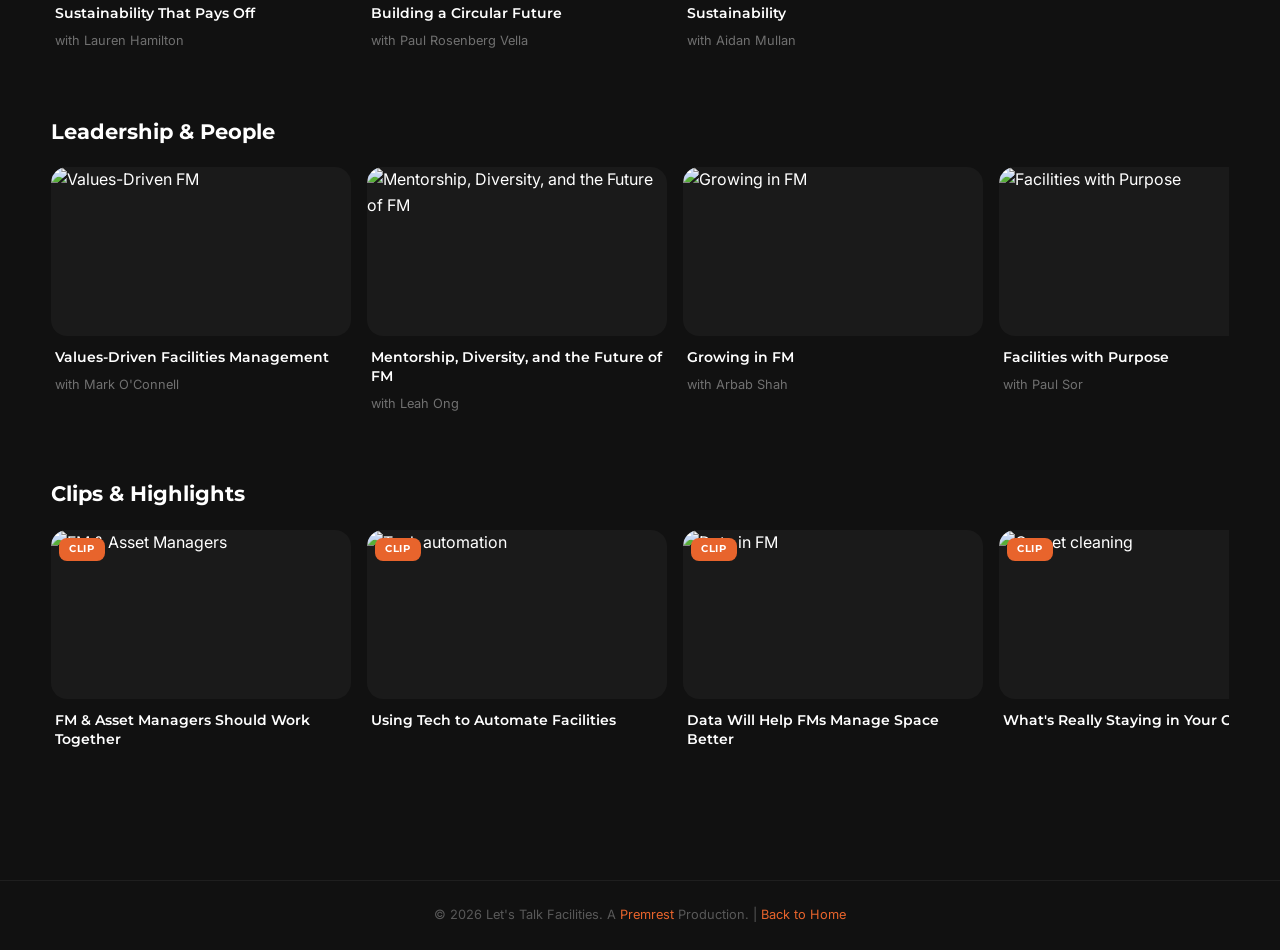
==== commit 0c46271e: "Add clips & highlights from YouTube channel short-form content - Add 13 short-form clip videos to ho" ====
--- a/watch.html
+++ b/watch.html
@@ -347,6 +347,105 @@
             </div>
         </div>
 
+        <!-- Clips & Highlights Row -->
+        <div class="watch-row">
+            <div class="watch-row-header">
+                <h2>Clips &amp; Highlights</h2>
+            </div>
+            <div class="watch-row-scroll">
+                <div class="watch-card" data-video-id="gnJR7h854oI" data-title="FM & Asset Managers Should Work Together" data-desc="Facility managers and asset managers should collaborate to achieve the same goals." data-date="">
+                    <div class="watch-card-thumb">
+                        <img src="https://img.youtube.com/vi/gnJR7h854oI/mqdefault.jpg" alt="FM & Asset Managers" loading="lazy">
+                        <div class="watch-card-play"><svg width="40" height="40" viewBox="0 0 24 24" fill="currentColor"><path d="M8 5v14l11-7z"/></svg></div>
+                        <span class="watch-card-badge">Clip</span>
+                    </div>
+                    <div class="watch-card-info">
+                        <h3>FM &amp; Asset Managers Should Work Together</h3>
+                    </div>
+                </div>
+                <div class="watch-card" data-video-id="dg6YjTpH8Pg" data-title="Using Tech to Automate Facilities" data-desc="How technology can automate facilities, especially systems that don't need to run 24/7." data-date="">
+                    <div class="watch-card-thumb">
+                        <img src="https://img.youtube.com/vi/dg6YjTpH8Pg/mqdefault.jpg" alt="Tech automation" loading="lazy">
+                        <div class="watch-card-play"><svg width="40" height="40" viewBox="0 0 24 24" fill="currentColor"><path d="M8 5v14l11-7z"/></svg></div>
+                        <span class="watch-card-badge">Clip</span>
+                    </div>
+                    <div class="watch-card-info">
+                        <h3>Using Tech to Automate Facilities</h3>
+                    </div>
+                </div>
+                <div class="watch-card" data-video-id="ee9v_noz7Ao" data-title="Data Will Help FMs Manage Space Better" data-desc="Data will help facility managers manage their space easier and more efficiently." data-date="">
+                    <div class="watch-card-thumb">
+                        <img src="https://img.youtube.com/vi/ee9v_noz7Ao/mqdefault.jpg" alt="Data in FM" loading="lazy">
+                        <div class="watch-card-play"><svg width="40" height="40" viewBox="0 0 24 24" fill="currentColor"><path d="M8 5v14l11-7z"/></svg></div>
+                        <span class="watch-card-badge">Clip</span>
+                    </div>
+                    <div class="watch-card-info">
+                        <h3>Data Will Help FMs Manage Space Better</h3>
+                    </div>
+                </div>
+                <div class="watch-card" data-video-id="y1NHza4s9xE" data-title="What's Really Staying in Your Carpet?" data-desc="What's really staying in your carpet after cleaning?" data-date="">
+                    <div class="watch-card-thumb">
+                        <img src="https://img.youtube.com/vi/y1NHza4s9xE/mqdefault.jpg" alt="Carpet cleaning" loading="lazy">
+                        <div class="watch-card-play"><svg width="40" height="40" viewBox="0 0 24 24" fill="currentColor"><path d="M8 5v14l11-7z"/></svg></div>
+                        <span class="watch-card-badge">Clip</span>
+                    </div>
+                    <div class="watch-card-info">
+                        <h3>What's Really Staying in Your Carpet?</h3>
+                    </div>
+                </div>
+                <div class="watch-card" data-video-id="OOWFWQRU79c" data-title="Start Building Your ESG Goals" data-desc="What facility managers can do to start building their ESG goals." data-date="">
+                    <div class="watch-card-thumb">
+                        <img src="https://img.youtube.com/vi/OOWFWQRU79c/mqdefault.jpg" alt="ESG goals" loading="lazy">
+                        <div class="watch-card-play"><svg width="40" height="40" viewBox="0 0 24 24" fill="currentColor"><path d="M8 5v14l11-7z"/></svg></div>
+                        <span class="watch-card-badge">Clip</span>
+                    </div>
+                    <div class="watch-card-info">
+                        <h3>Start Building Your ESG Goals</h3>
+                    </div>
+                </div>
+                <div class="watch-card" data-video-id="M7kt3XqzBWw" data-title="Safety Should Be Taken Seriously" data-desc="Safety is a nuanced topic and it should be taken seriously." data-date="">
+                    <div class="watch-card-thumb">
+                        <img src="https://img.youtube.com/vi/M7kt3XqzBWw/mqdefault.jpg" alt="Safety in FM" loading="lazy">
+                        <div class="watch-card-play"><svg width="40" height="40" viewBox="0 0 24 24" fill="currentColor"><path d="M8 5v14l11-7z"/></svg></div>
+                        <span class="watch-card-badge">Clip</span>
+                    </div>
+                    <div class="watch-card-info">
+                        <h3>Safety Should Be Taken Seriously</h3>
+                    </div>
+                </div>
+                <div class="watch-card" data-video-id="V7QkHO1O3NI" data-title="Sustainability Should Not Be an Added Cost" data-desc="Sustainability should not be an added cost for facility managers." data-date="">
+                    <div class="watch-card-thumb">
+                        <img src="https://img.youtube.com/vi/V7QkHO1O3NI/mqdefault.jpg" alt="Sustainability costs" loading="lazy">
+                        <div class="watch-card-play"><svg width="40" height="40" viewBox="0 0 24 24" fill="currentColor"><path d="M8 5v14l11-7z"/></svg></div>
+                        <span class="watch-card-badge">Clip</span>
+                    </div>
+                    <div class="watch-card-info">
+                        <h3>Sustainability Should Not Be an Added Cost</h3>
+                    </div>
+                </div>
+                <div class="watch-card" data-video-id="H5y_9G4bu90" data-title="Residential vs Commercial Facility Managers" data-desc="Key differences between residential and commercial facility managers." data-date="">
+                    <div class="watch-card-thumb">
+                        <img src="https://img.youtube.com/vi/H5y_9G4bu90/mqdefault.jpg" alt="Residential vs Commercial FM" loading="lazy">
+                        <div class="watch-card-play"><svg width="40" height="40" viewBox="0 0 24 24" fill="currentColor"><path d="M8 5v14l11-7z"/></svg></div>
+                        <span class="watch-card-badge">Clip</span>
+                    </div>
+                    <div class="watch-card-info">
+                        <h3>Residential vs Commercial Facility Managers</h3>
+                    </div>
+                </div>
+                <div class="watch-card" data-video-id="Y_63QenlK8A" data-title="Managing Facilities After the Pandemic" data-desc="How facility management has changed since the pandemic." data-date="">
+                    <div class="watch-card-thumb">
+                        <img src="https://img.youtube.com/vi/Y_63QenlK8A/mqdefault.jpg" alt="Post-pandemic FM" loading="lazy">
+                        <div class="watch-card-play"><svg width="40" height="40" viewBox="0 0 24 24" fill="currentColor"><path d="M8 5v14l11-7z"/></svg></div>
+                        <span class="watch-card-badge">Clip</span>
+                    </div>
+                    <div class="watch-card-info">
+                        <h3>Managing Facilities After the Pandemic</h3>
+                    </div>
+                </div>
+            </div>
+        </div>
+
     </section>
 
     <!-- Footer -->
--- a/styles.css
+++ b/styles.css
@@ -758,6 +758,14 @@
     border-radius: 4px;
 }
 
+/* --- Clips Section --- */
+.clips-section {
+    padding: 80px 0;
+    text-align: center;
+    overflow: hidden;
+    background: var(--color-white);
+}
+
 /* --- About Section --- */
 .about-section {
     padding: 100px clamp(20px, 4vw, 60px);
